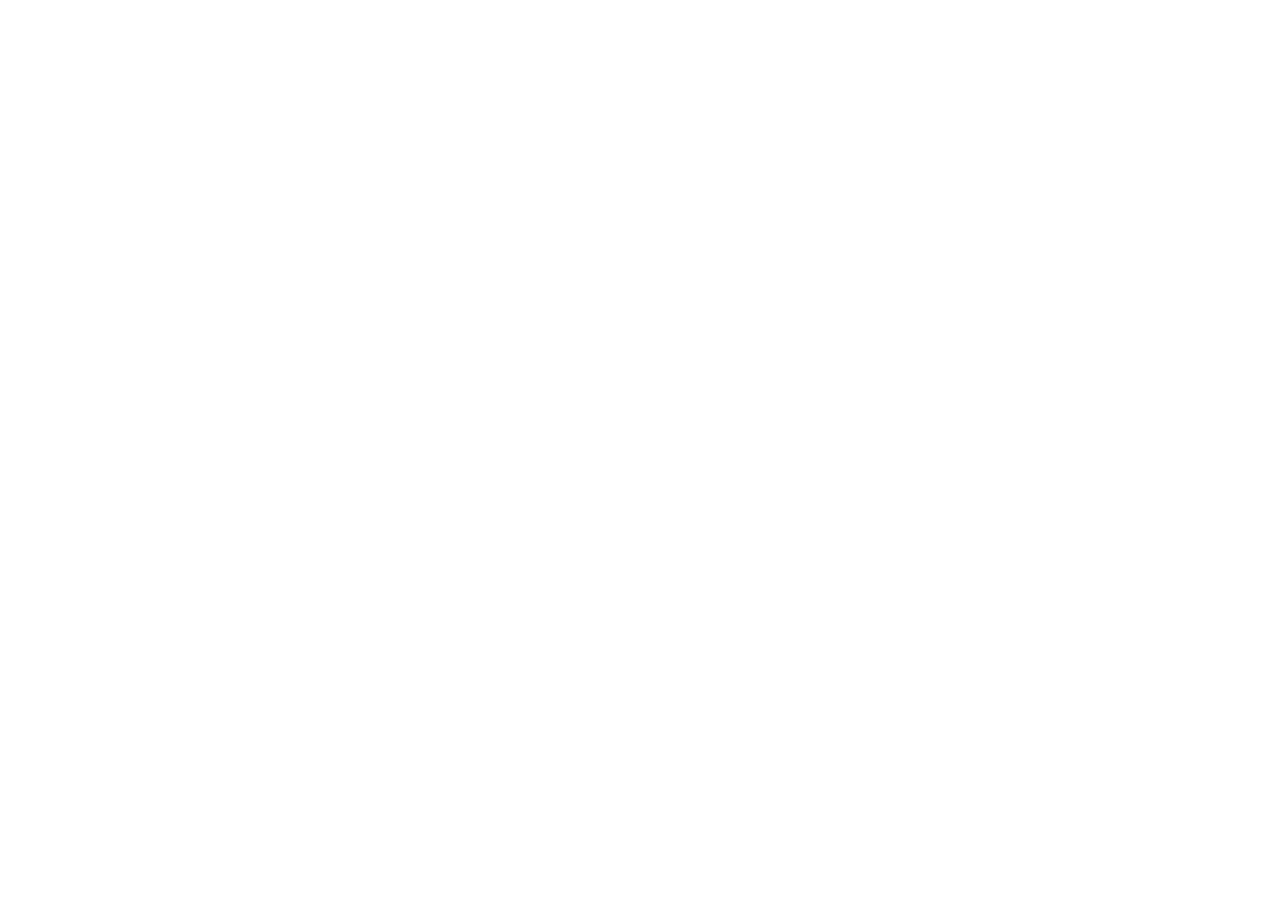
==== netflix-series-1/index.html @ b566cafa "Agregar encabezado de la pagina" ====
<!DOCTYPE html>
<html lang="es">
<head>
    <meta charset="UTF-8">
    <meta name="viewport" content="width=device-width, initial-scale=1.0">
    <title>Mis Series Favoritas</title>
    <link rel="stylesheet" href="style.css">
</head>
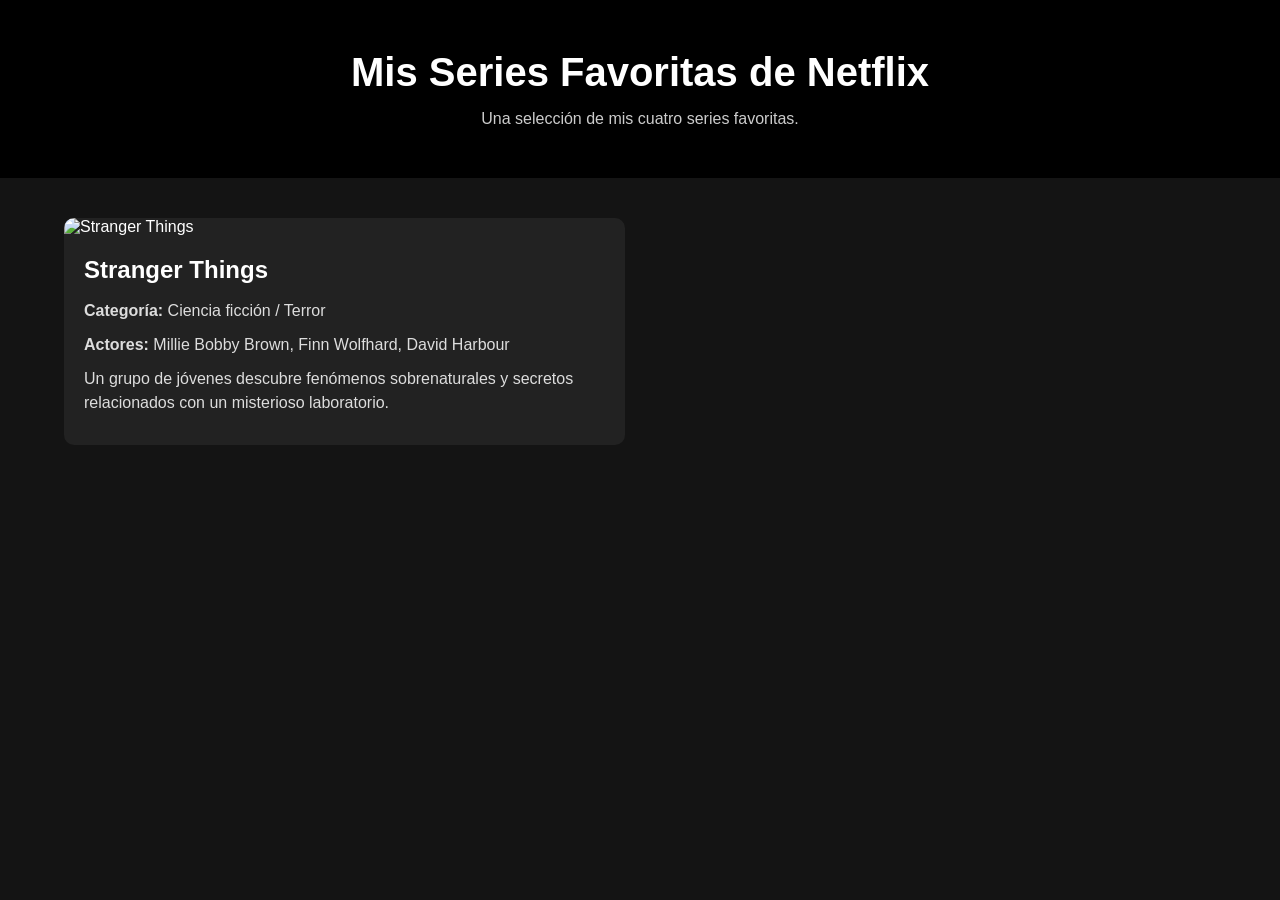
==== commit cb2333b3: "Primera serie Stranger Things" ====
--- a/netflix-series-1/index.html
+++ b/netflix-series-1/index.html
@@ -5,4 +5,27 @@
     <meta name="viewport" content="width=device-width, initial-scale=1.0">
     <title>Mis Series Favoritas</title>
     <link rel="stylesheet" href="style.css">
-</head>+</head>
+
+     <header>
+
+        <h1>Mis Series Favoritas de Netflix</h1>
+        <p>Una selección de mis cuatro series favoritas.</p>
+    </header>
+
+    <main class="series-container">
+
+        <article class="serie">
+            <img src="https://image.tmdb.org/t/p/w500/x2LSRK2Cm7MZhjluni1msVJ3wDF.jpg"
+                 alt="Stranger Things">
+
+            <div class="contenido">
+                <h2>Stranger Things</h2>
+                <p><strong>Categoría:</strong> Ciencia ficción / Terror</p>
+                <p><strong>Actores:</strong> Millie Bobby Brown, Finn Wolfhard, David Harbour</p>
+                <p>
+                    Un grupo de jóvenes descubre fenómenos sobrenaturales
+                    y secretos relacionados con un misterioso laboratorio.
+                </p>
+            </div>
+        </article>
--- a/netflix-series-1/style.css
+++ b/netflix-series-1/style.css
@@ -0,0 +1,83 @@
+* {
+    margin: 0;
+    padding: 0;
+    box-sizing: border-box;
+}
+
+body {
+    font-family: Arial, sans-serif;
+    background-color: #141414;
+    color: white;
+}
+
+header {
+    text-align: center;
+    padding: 50px 20px;
+    background-color: #000;
+}
+
+header h1 {
+    font-size: 40px;
+    margin-bottom: 15px;
+}
+
+header p {
+    color: #ccc;
+}
+
+.series-container {
+    width: 90%;
+    max-width: 1200px;
+    margin: 40px auto;
+    display: grid;
+    grid-template-columns: repeat(2, 1fr);
+    gap: 30px;
+}
+
+.serie {
+    background-color: #222;
+    border-radius: 10px;
+    overflow: hidden;
+    transition: transform 0.3s;
+}
+
+.serie:hover {
+    transform: translateY(-8px);
+}
+
+.serie img {
+    width: 100%;
+    height: 400px;
+    object-fit: cover;
+}
+
+.contenido {
+    padding: 20px;
+}
+
+.contenido h2 {
+    margin-bottom: 15px;
+}
+
+.contenido p {
+    margin-bottom: 10px;
+    line-height: 1.5;
+    color: #ddd;
+}
+
+footer {
+    text-align: center;
+    padding: 30px;
+    background-color: #000;
+}
+
+@media (max-width: 700px) {
+
+    .series-container {
+        grid-template-columns: 1fr;
+    }
+
+    header h1 {
+        font-size: 28px;
+    }
+}
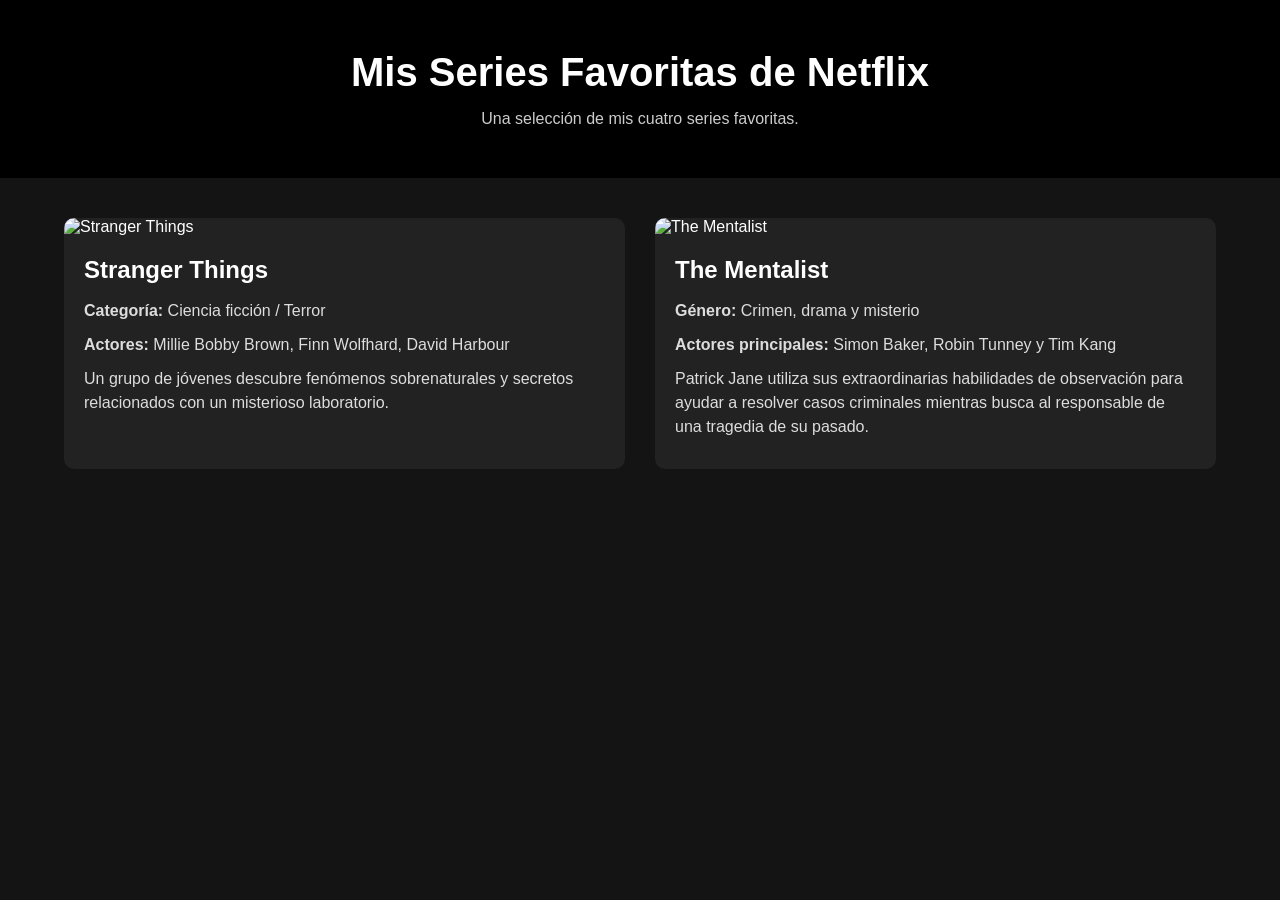
==== commit 2b7a0afd: "Segunda serie the mentalist" ====
--- a/netflix-series-1/index.html
+++ b/netflix-series-1/index.html
@@ -28,4 +28,32 @@
                     y secretos relacionados con un misterioso laboratorio.
                 </p>
             </div>
+        </article>
+
+
+        <article class="serie">
+            <img
+                src="https://encrypted-tbn0.gstatic.com/images?q=tbn:ANd9GcSZXD4_0bd2ISswO6zF-ZTifJQH3_X45_O4hokyhcS_9Q&s=10"
+                alt="The Mentalist"
+            >
+
+            <div class="contenido">
+                <h2>The Mentalist</h2>
+
+                <p>
+                    <strong>Género:</strong>
+                    Crimen, drama y misterio
+                </p>
+
+                <p>
+                    <strong>Actores principales:</strong>
+                    Simon Baker, Robin Tunney y Tim Kang
+                </p>
+
+                <p>
+                    Patrick Jane utiliza sus extraordinarias habilidades
+                    de observación para ayudar a resolver casos criminales
+                    mientras busca al responsable de una tragedia de su pasado.
+                </p>
+            </div>
         </article>
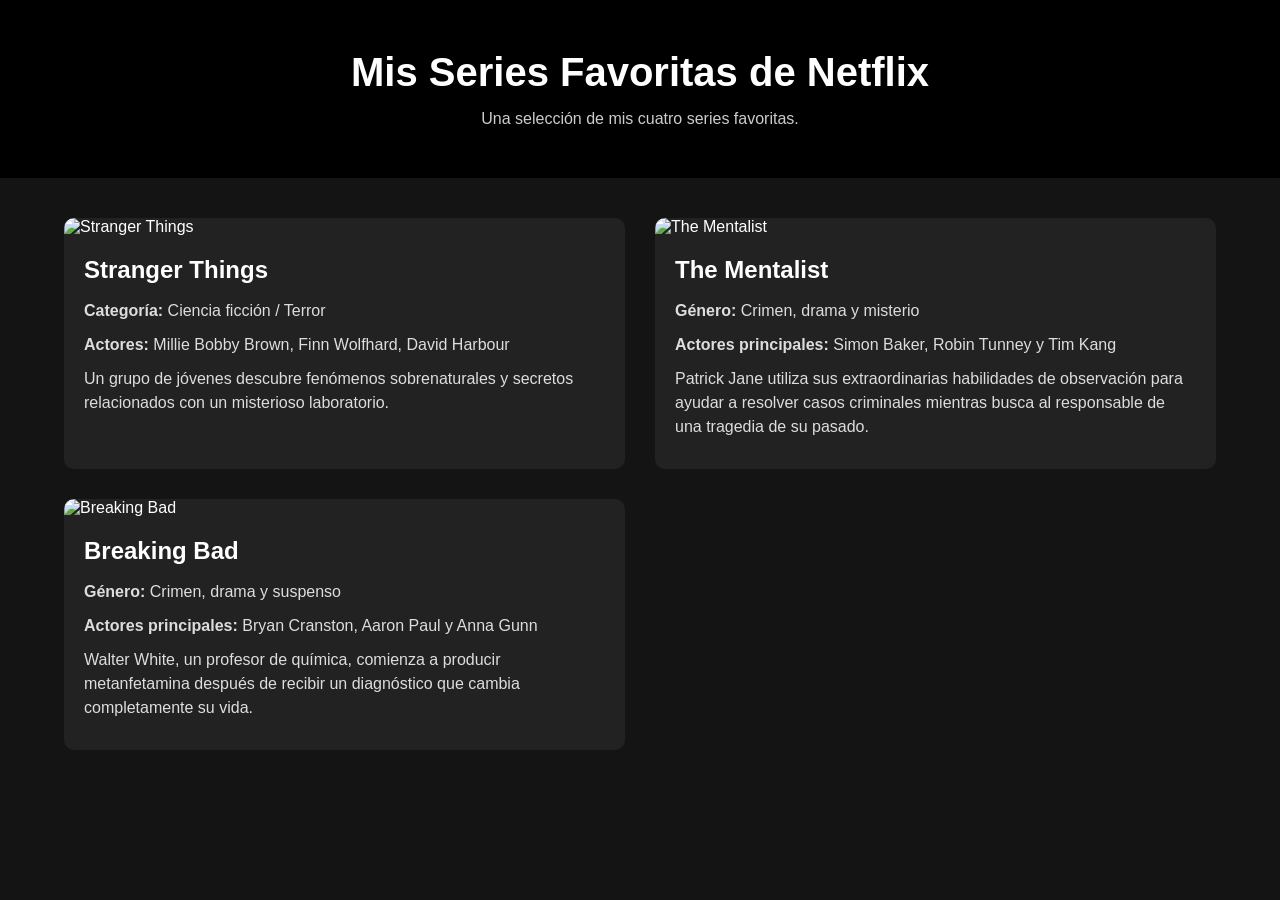
==== commit 48e10785: "Agregando tercera serie breaking bad" ====
--- a/netflix-series-1/index.html
+++ b/netflix-series-1/index.html
@@ -56,4 +56,31 @@
                     mientras busca al responsable de una tragedia de su pasado.
                 </p>
             </div>
-        </article>+        </article>
+
+        <article class="serie">
+            <img
+                src="https://m.media-amazon.com/images/I/81XGnY4wrWS._AC_UF1000,1000_QL80_.jpg"
+                alt="Breaking Bad"
+            >
+
+            <div class="contenido">
+                <h2>Breaking Bad</h2>
+
+                <p>
+                    <strong>Género:</strong>
+                    Crimen, drama y suspenso
+                </p>
+
+                <p>
+                    <strong>Actores principales:</strong>
+                    Bryan Cranston, Aaron Paul y Anna Gunn
+                </p>
+
+                <p>
+                    Walter White, un profesor de química, comienza a
+                    producir metanfetamina después de recibir un diagnóstico
+                    que cambia completamente su vida.
+                </p>
+            </div>
+        </article>
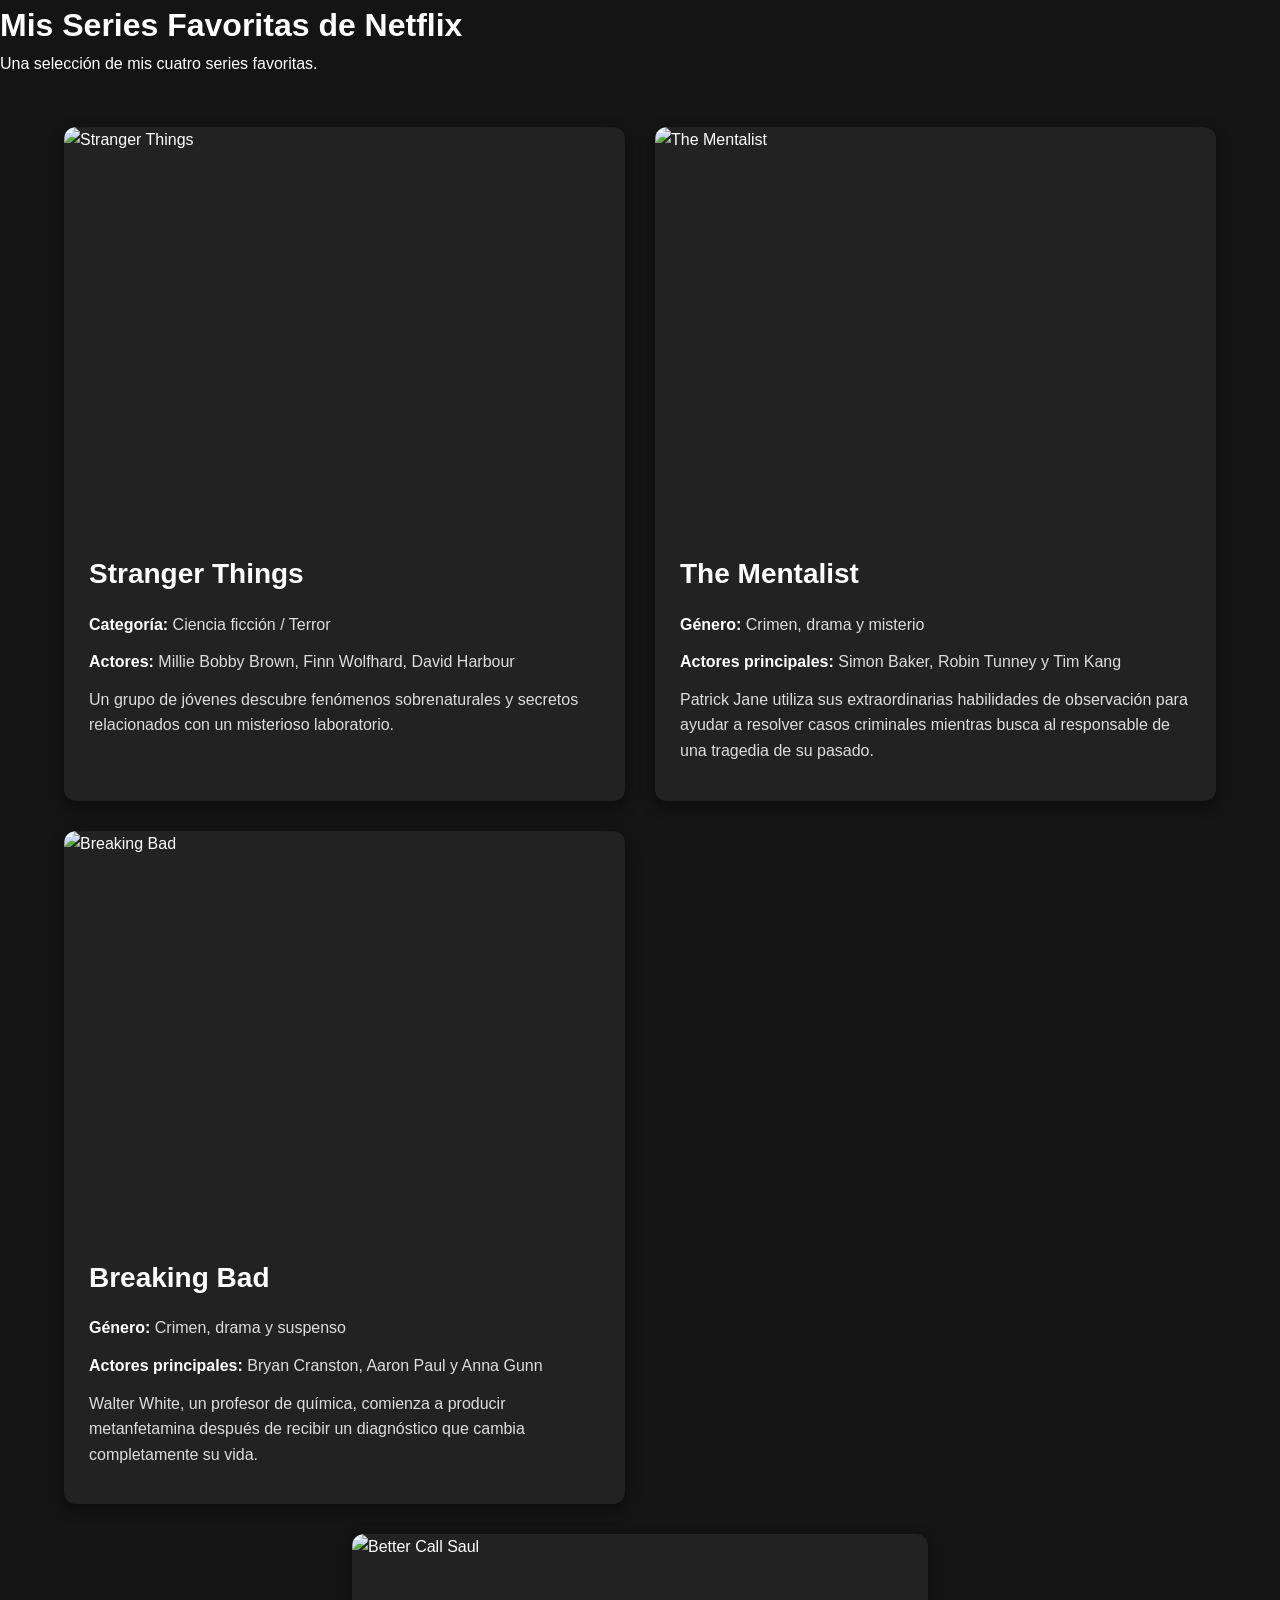
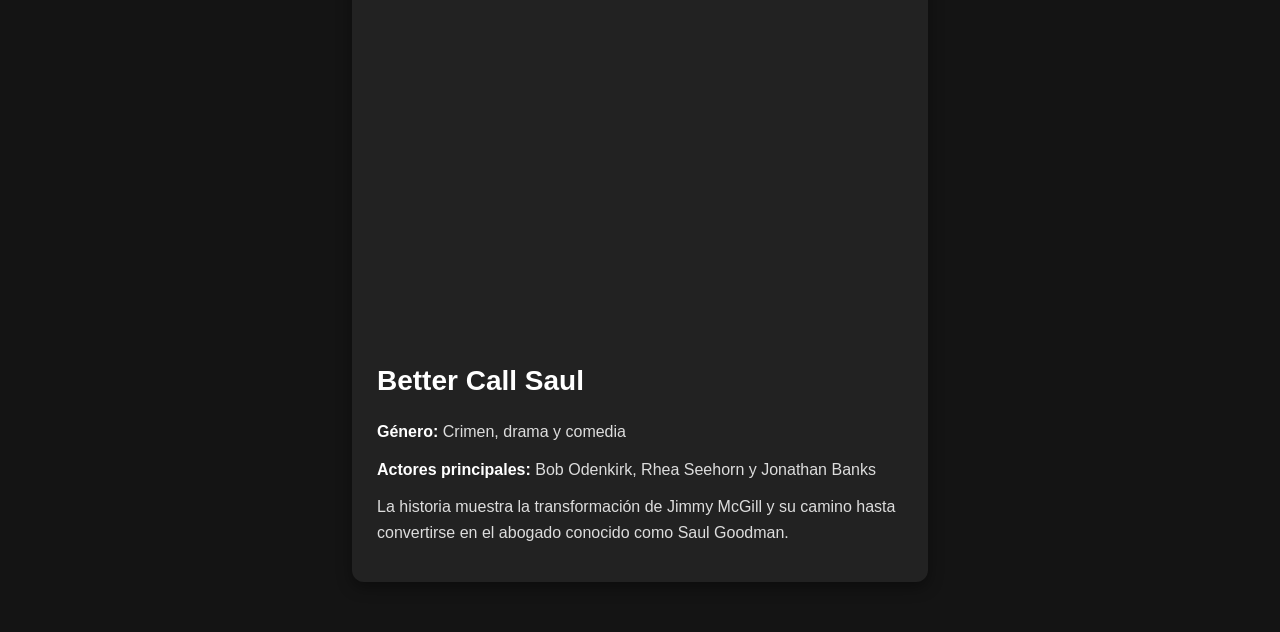
==== commit edd29acf: "Cuarta serie Better Call Saul" ====
--- a/netflix-series-1/index.html
+++ b/netflix-series-1/index.html
@@ -84,3 +84,30 @@
                 </p>
             </div>
         </article>
+
+        <article class="serie">
+            <img
+                src="https://encrypted-tbn0.gstatic.com/images?q=tbn:ANd9GcRfQOCSB0NPX17jVC_vpLmQhZLtaWtlREiDLN7S1sUz6A&s"
+                alt="Better Call Saul"
+            >
+
+            <div class="contenido">
+                <h2>Better Call Saul</h2>
+
+                <p>
+                    <strong>Género:</strong>
+                    Crimen, drama y comedia
+                </p>
+
+                <p>
+                    <strong>Actores principales:</strong>
+                    Bob Odenkirk, Rhea Seehorn y Jonathan Banks
+                </p>
+
+                <p>
+                    La historia muestra la transformación de Jimmy McGill
+                    y su camino hasta convertirse en el abogado conocido
+                    como Saul Goodman.
+                </p>
+            </div>
+        </article>
--- a/netflix-series-1/style.css
+++ b/netflix-series-1/style.css
@@ -8,37 +8,40 @@
     font-family: Arial, sans-serif;
     background-color: #141414;
     color: white;
+    line-height: 1.6;
 }
 
-header {
+.encabezado {
     text-align: center;
-    padding: 50px 20px;
-    background-color: #000;
+    padding: 60px 20px;
+    background-color: #000000;
 }
 
-header h1 {
-    font-size: 40px;
+.encabezado h1 {
+    font-size: 42px;
     margin-bottom: 15px;
 }
 
-header p {
-    color: #ccc;
+.encabezado p {
+    color: #cccccc;
+    font-size: 18px;
 }
 
 .series-container {
     width: 90%;
     max-width: 1200px;
-    margin: 40px auto;
+    margin: 50px auto;
     display: grid;
     grid-template-columns: repeat(2, 1fr);
     gap: 30px;
 }
 
 .serie {
-    background-color: #222;
-    border-radius: 10px;
+    background-color: #222222;
+    border-radius: 12px;
     overflow: hidden;
-    transition: transform 0.3s;
+    box-shadow: 0 5px 15px rgba(0, 0, 0, 0.4);
+    transition: transform 0.3s ease;
 }
 
 .serie:hover {
@@ -49,35 +52,61 @@
     width: 100%;
     height: 400px;
     object-fit: cover;
+    display: block;
 }
 
 .contenido {
-    padding: 20px;
+    padding: 25px;
 }
 
 .contenido h2 {
+    font-size: 28px;
     margin-bottom: 15px;
 }
 
 .contenido p {
-    margin-bottom: 10px;
-    line-height: 1.5;
-    color: #ddd;
+    margin-bottom: 12px;
+    color: #dddddd;
+}
+
+.contenido strong {
+    color: white;
+}
+
+.serie:last-child {
+    grid-column: 1 / -1;
+    width: 50%;
+    justify-self: center;
 }
 
 footer {
+    background-color: #000000;
     text-align: center;
-    padding: 30px;
-    background-color: #000;
+    padding: 30px 20px;
+    margin-top: 50px;
+}
+
+footer p {
+    color: #aaaaaa;
 }
 
 @media (max-width: 700px) {
 
     .series-container {
         grid-template-columns: 1fr;
+        width: 92%;
     }
 
-    header h1 {
-        font-size: 28px;
+    .serie:last-child {
+        grid-column: auto;
+        width: 100%;
+    }
+
+    .encabezado h1 {
+        font-size: 30px;
+    }
+
+    .serie img {
+        height: 350px;
     }
 }
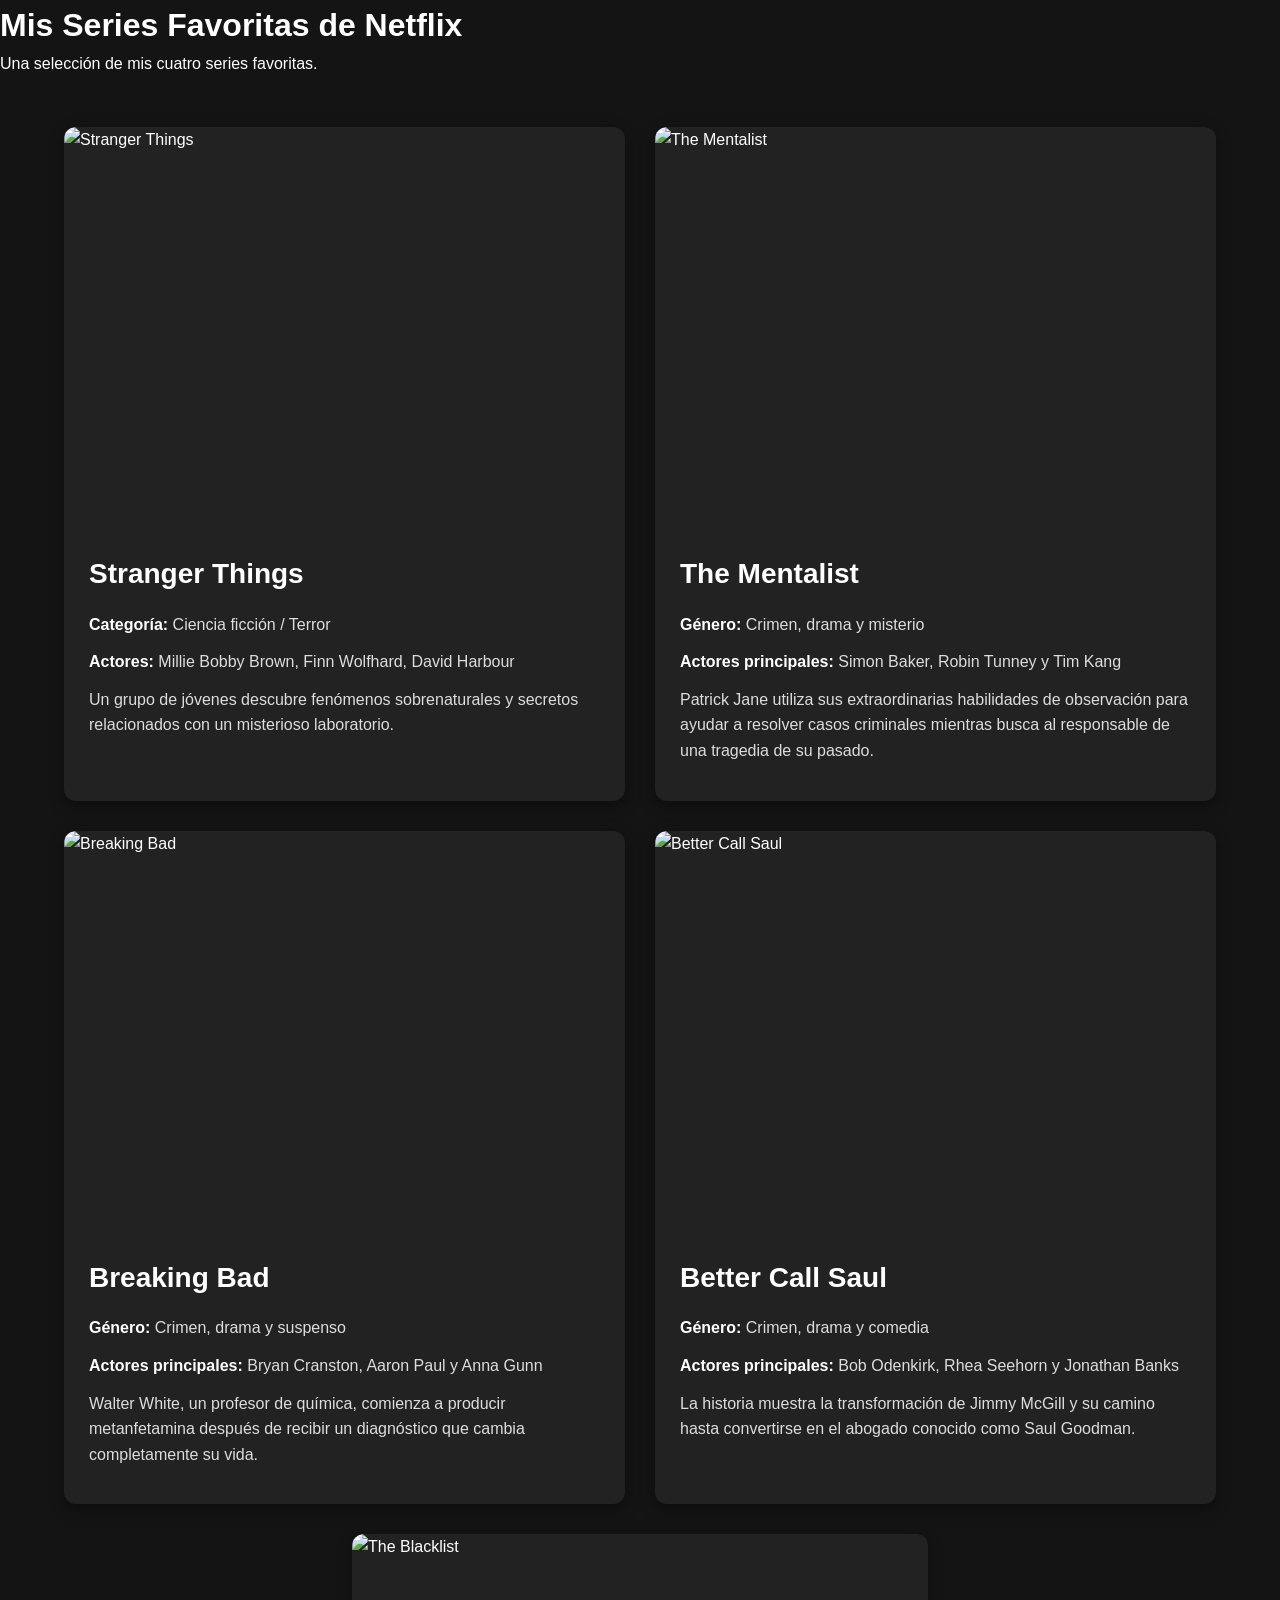
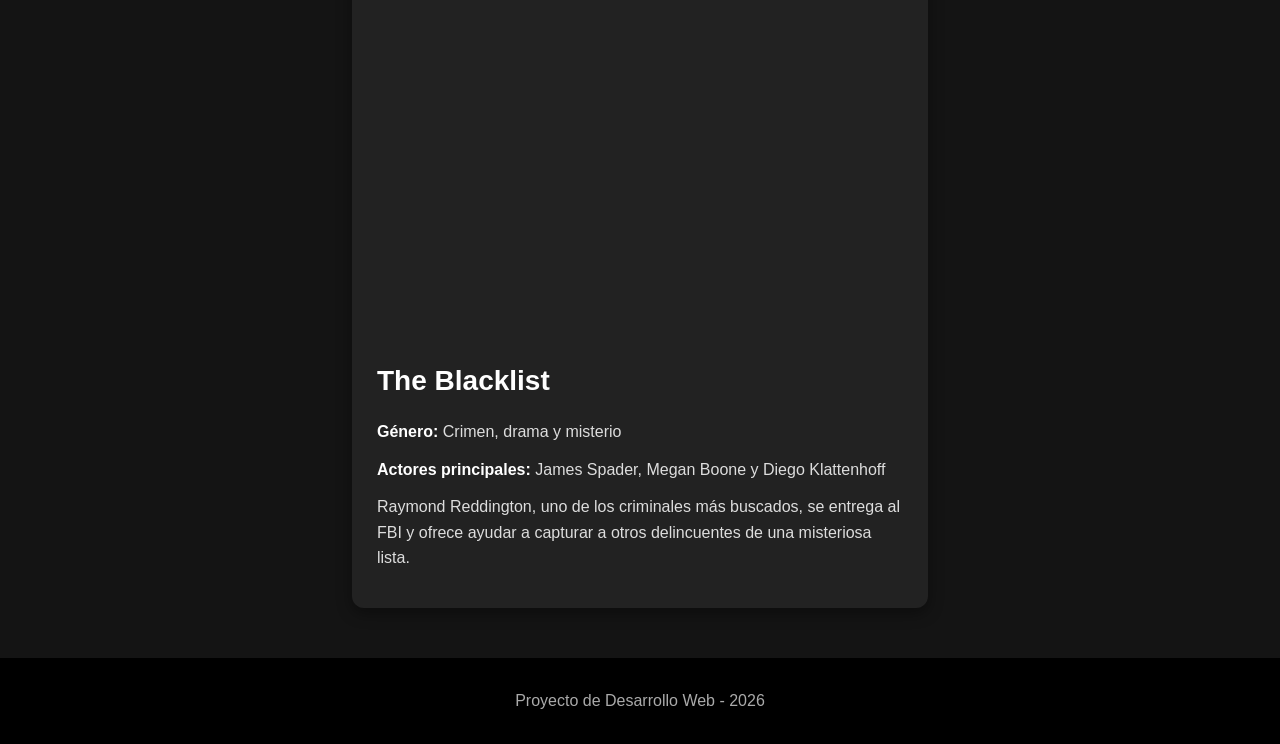
==== commit cd91ffa8: "Ultima serie blacklist" ====
--- a/netflix-series-1/index.html
+++ b/netflix-series-1/index.html
@@ -110,4 +110,41 @@
                     como Saul Goodman.
                 </p>
             </div>
-        </article>+        </article>
+
+        <article class="serie">
+            <img
+                src="https://encrypted-tbn0.gstatic.com/images?q=tbn:ANd9GcSJ0hOCHGs3jZBq2MvsfLz6ItRCo6a7wBYW8cfrjiIwww&s=10"
+                alt="The Blacklist"
+            >
+
+            <div class="contenido">
+                <h2>The Blacklist</h2>
+
+                <p>
+                    <strong>Género:</strong>
+                    Crimen, drama y misterio
+                </p>
+
+                <p>
+                    <strong>Actores principales:</strong>
+                    James Spader, Megan Boone y Diego Klattenhoff
+                </p>
+
+                <p>
+                    Raymond Reddington, uno de los criminales más buscados,
+                    se entrega al FBI y ofrece ayudar a capturar a otros
+                    delincuentes de una misteriosa lista.
+                </p>
+            </div>
+        </article>
+
+    </main>
+
+
+    <footer>
+        <p>Proyecto de Desarrollo Web - 2026</p>
+    </footer>
+
+</body>
+</html>
